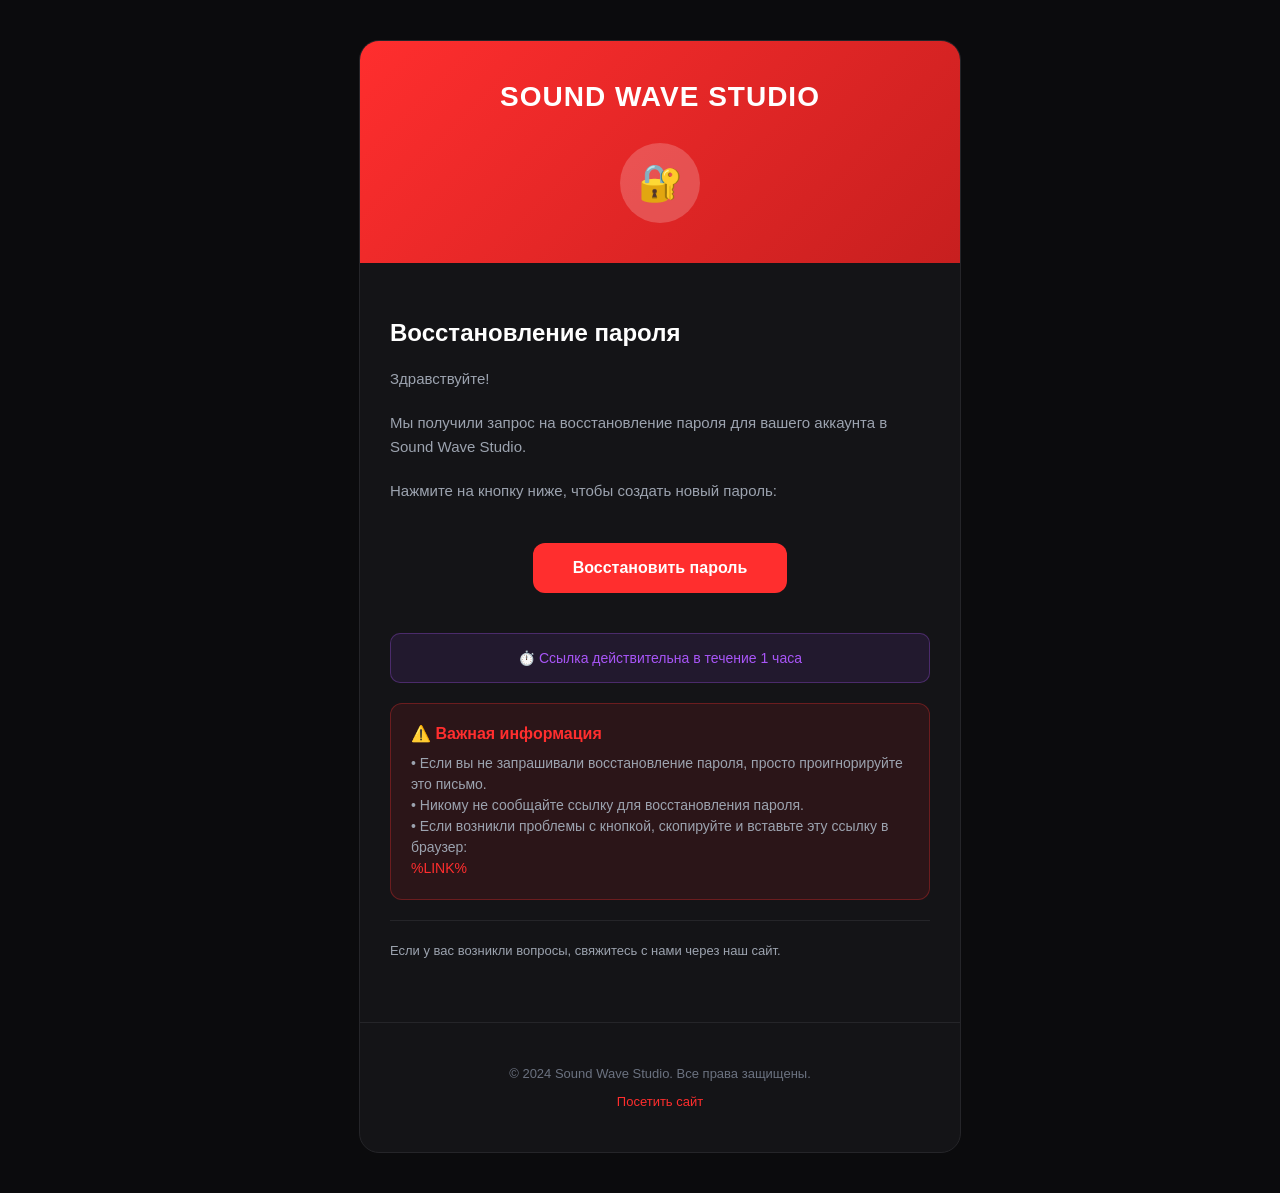
==== email-template-reset-password.html @ d5b34110 "Add files via upload" ====
<!DOCTYPE html>
<html lang="ru">
<head>
    <meta charset="UTF-8">
    <meta name="viewport" content="width=device-width, initial-scale=1.0">
    <title>Восстановление пароля — Sound Wave Studio</title>
    <style>
        body {
            margin: 0;
            padding: 0;
            font-family: -apple-system, BlinkMacSystemFont, 'Segoe UI', Roboto, 'Helvetica Neue', Arial, sans-serif;
            background-color: #0b0b0d;
            color: #ffffff;
        }
        .email-wrapper {
            width: 100%;
            background-color: #0b0b0d;
            padding: 40px 20px;
        }
        .email-container {
            max-width: 600px;
            margin: 0 auto;
            background-color: #141417;
            border: 1px solid #252529;
            border-radius: 20px;
            overflow: hidden;
        }
        .email-header {
            background: linear-gradient(135deg, #ff2e2e 0%, #c71f1f 100%);
            padding: 40px 30px;
            text-align: center;
        }
        .logo {
            font-size: 28px;
            font-weight: 900;
            letter-spacing: 1px;
            margin-bottom: 10px;
        }
        .logo-accent {
            color: #ffffff;
        }
        .email-icon {
            width: 80px;
            height: 80px;
            background: rgba(255, 255, 255, 0.2);
            border-radius: 50%;
            display: inline-flex;
            align-items: center;
            justify-content: center;
            font-size: 36px;
            margin-top: 20px;
        }
        .email-body {
            padding: 40px 30px;
        }
        .email-title {
            font-size: 24px;
            font-weight: 700;
            margin-bottom: 20px;
            color: #ffffff;
        }
        .email-text {
            font-size: 15px;
            line-height: 1.6;
            color: #9ca3af;
            margin-bottom: 20px;
        }
        .email-button {
            display: inline-block;
            padding: 16px 40px;
            background-color: #ff2e2e;
            color: #ffffff;
            text-decoration: none;
            border-radius: 12px;
            font-weight: 700;
            font-size: 16px;
            margin: 20px 0;
            transition: all 0.2s ease;
        }
        .email-button:hover {
            background-color: #e02828;
            transform: translateY(-2px);
        }
        .warning-box {
            background-color: rgba(255, 46, 46, 0.1);
            border: 1px solid rgba(255, 46, 46, 0.3);
            border-radius: 12px;
            padding: 20px;
            margin: 20px 0;
        }
        .warning-title {
            font-weight: 700;
            color: #ff2e2e;
            margin-bottom: 10px;
            display: flex;
            align-items: center;
            gap: 8px;
        }
        .warning-text {
            font-size: 14px;
            color: #9ca3af;
            line-height: 1.5;
        }
        .timer-info {
            background-color: rgba(168, 85, 247, 0.1);
            border: 1px solid rgba(168, 85, 247, 0.3);
            border-radius: 10px;
            padding: 16px;
            text-align: center;
            margin: 20px 0;
            font-size: 14px;
            color: #a855f7;
        }
        .email-footer {
            padding: 30px;
            text-align: center;
            border-top: 1px solid #252529;
            font-size: 13px;
            color: #6b7280;
        }
        .footer-link {
            color: #ff2e2e;
            text-decoration: none;
        }
        .footer-link:hover {
            text-decoration: underline;
        }
        hr {
            border: none;
            border-top: 1px solid #252529;
            margin: 20px 0;
        }
        @media only screen and (max-width: 600px) {
            .email-header {
                padding: 30px 20px;
            }
            .email-body {
                padding: 30px 20px;
            }
            .email-title {
                font-size: 20px;
            }
            .email-button {
                padding: 14px 30px;
                font-size: 15px;
            }
        }
    </style>
</head>
<body>
    <div class="email-wrapper">
        <div class="email-container">
            <!-- Header -->
            <div class="email-header">
                <div class="logo">
                    SOUND<span class="logo-accent"> WAVE</span> STUDIO
                </div>
                <div class="email-icon">🔐</div>
            </div>
            
            <!-- Body -->
            <div class="email-body">
                <h1 class="email-title">Восстановление пароля</h1>
                
                <p class="email-text">
                    Здравствуйте!
                </p>
                
                <p class="email-text">
                    Мы получили запрос на восстановление пароля для вашего аккаунта в Sound Wave Studio.
                </p>
                
                <p class="email-text">
                    Нажмите на кнопку ниже, чтобы создать новый пароль:
                </p>
                
                <!-- Кнопка восстановления - %LINK% будет заменен Firebase на реальную ссылку -->
                <div style="text-align: center;">
                    <a href="%LINK%" class="email-button">
                        Восстановить пароль
                    </a>
                </div>
                
                <div class="timer-info">
                    ⏱️ Ссылка действительна в течение 1 часа
                </div>
                
                <div class="warning-box">
                    <div class="warning-title">
                        ⚠️ Важная информация
                    </div>
                    <div class="warning-text">
                        • Если вы не запрашивали восстановление пароля, просто проигнорируйте это письмо.<br>
                        • Никому не сообщайте ссылку для восстановления пароля.<br>
                        • Если возникли проблемы с кнопкой, скопируйте и вставьте эту ссылку в браузер:<br>
                        <span style="color: #ff2e2e; word-break: break-all;">%LINK%</span>
                    </div>
                </div>
                
                <hr>
                
                <p class="email-text" style="font-size: 13px;">
                    Если у вас возникли вопросы, свяжитесь с нами через наш сайт.
                </p>
            </div>
            
            <!-- Footer -->
            <div class="email-footer">
                <p>© 2024 Sound Wave Studio. Все права защищены.</p>
                <p style="margin-top: 10px;">
                    <a href="https://yourwebsite.com" class="footer-link">Посетить сайт</a>
                </p>
            </div>
        </div>
    </div>
</body>
</html>
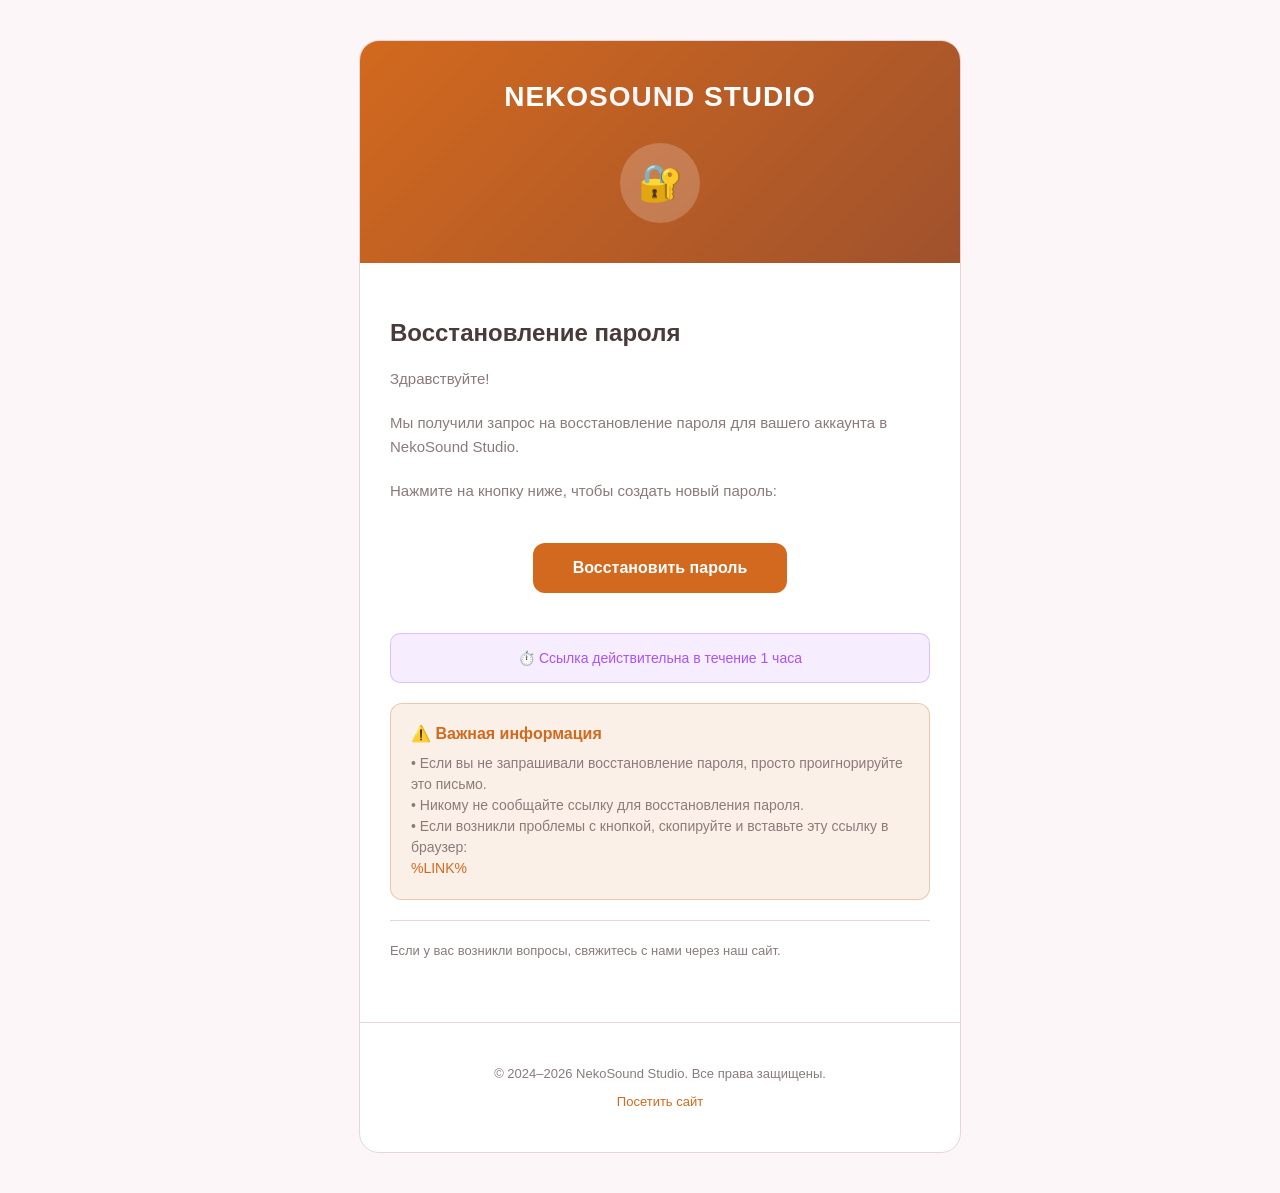
==== commit 46985151: "Add files via upload" ====
--- a/email-template-reset-password.html
+++ b/email-template-reset-password.html
@@ -3,30 +3,30 @@
 <head>
     <meta charset="UTF-8">
     <meta name="viewport" content="width=device-width, initial-scale=1.0">
-    <title>Восстановление пароля — Sound Wave Studio</title>
+    <title>Восстановление пароля — NekoSound Studio</title>
     <style>
         body {
             margin: 0;
             padding: 0;
             font-family: -apple-system, BlinkMacSystemFont, 'Segoe UI', Roboto, 'Helvetica Neue', Arial, sans-serif;
-            background-color: #0b0b0d;
-            color: #ffffff;
+            background-color: #fdf6f9;
+            color: #4a3b3b;
         }
         .email-wrapper {
             width: 100%;
-            background-color: #0b0b0d;
+            background-color: #fdf6f9;
             padding: 40px 20px;
         }
         .email-container {
             max-width: 600px;
             margin: 0 auto;
-            background-color: #141417;
-            border: 1px solid #252529;
+            background-color: #ffffff;
+            border: 1px solid #e8d5d9;
             border-radius: 20px;
             overflow: hidden;
         }
         .email-header {
-            background: linear-gradient(135deg, #ff2e2e 0%, #c71f1f 100%);
+            background: linear-gradient(135deg, #d2691e 0%, #a0522d 100%);
             padding: 40px 30px;
             text-align: center;
         }
@@ -35,9 +35,10 @@
             font-weight: 900;
             letter-spacing: 1px;
             margin-bottom: 10px;
+            color: #ffffff;
         }
         .logo-accent {
-            color: #ffffff;
+            color: #fdf6f9;
         }
         .email-icon {
             width: 80px;
@@ -57,18 +58,18 @@
             font-size: 24px;
             font-weight: 700;
             margin-bottom: 20px;
-            color: #ffffff;
+            color: #4a3b3b;
         }
         .email-text {
             font-size: 15px;
             line-height: 1.6;
-            color: #9ca3af;
+            color: #8c7a7a;
             margin-bottom: 20px;
         }
         .email-button {
             display: inline-block;
             padding: 16px 40px;
-            background-color: #ff2e2e;
+            background-color: #d2691e;
             color: #ffffff;
             text-decoration: none;
             border-radius: 12px;
@@ -78,19 +79,19 @@
             transition: all 0.2s ease;
         }
         .email-button:hover {
-            background-color: #e02828;
+            background-color: #a0522d;
             transform: translateY(-2px);
         }
         .warning-box {
-            background-color: rgba(255, 46, 46, 0.1);
-            border: 1px solid rgba(255, 46, 46, 0.3);
+            background-color: rgba(210, 105, 30, 0.1);
+            border: 1px solid rgba(210, 105, 30, 0.3);
             border-radius: 12px;
             padding: 20px;
             margin: 20px 0;
         }
         .warning-title {
             font-weight: 700;
-            color: #ff2e2e;
+            color: #d2691e;
             margin-bottom: 10px;
             display: flex;
             align-items: center;
@@ -98,7 +99,7 @@
         }
         .warning-text {
             font-size: 14px;
-            color: #9ca3af;
+            color: #8c7a7a;
             line-height: 1.5;
         }
         .timer-info {
@@ -114,12 +115,12 @@
         .email-footer {
             padding: 30px;
             text-align: center;
-            border-top: 1px solid #252529;
+            border-top: 1px solid #e8d5d9;
             font-size: 13px;
-            color: #6b7280;
+            color: #8c7a7a;
         }
         .footer-link {
-            color: #ff2e2e;
+            color: #d2691e;
             text-decoration: none;
         }
         .footer-link:hover {
@@ -127,7 +128,7 @@
         }
         hr {
             border: none;
-            border-top: 1px solid #252529;
+            border-top: 1px solid #e8d5d9;
             margin: 20px 0;
         }
         @media only screen and (max-width: 600px) {
@@ -153,7 +154,7 @@
             <!-- Header -->
             <div class="email-header">
                 <div class="logo">
-                    SOUND<span class="logo-accent"> WAVE</span> STUDIO
+                    NEKO<span class="logo-accent">SOUND</span> STUDIO
                 </div>
                 <div class="email-icon">🔐</div>
             </div>
@@ -167,7 +168,7 @@
                 </p>
                 
                 <p class="email-text">
-                    Мы получили запрос на восстановление пароля для вашего аккаунта в Sound Wave Studio.
+                    Мы получили запрос на восстановление пароля для вашего аккаунта в NekoSound Studio.
                 </p>
                 
                 <p class="email-text">
@@ -193,7 +194,7 @@
                         • Если вы не запрашивали восстановление пароля, просто проигнорируйте это письмо.<br>
                         • Никому не сообщайте ссылку для восстановления пароля.<br>
                         • Если возникли проблемы с кнопкой, скопируйте и вставьте эту ссылку в браузер:<br>
-                        <span style="color: #ff2e2e; word-break: break-all;">%LINK%</span>
+                        <span style="color: #d2691e; word-break: break-all;">%LINK%</span>
                     </div>
                 </div>
                 
@@ -206,12 +207,12 @@
             
             <!-- Footer -->
             <div class="email-footer">
-                <p>© 2024 Sound Wave Studio. Все права защищены.</p>
+                <p>© 2024–2026 NekoSound Studio. Все права защищены.</p>
                 <p style="margin-top: 10px;">
-                    <a href="https://yourwebsite.com" class="footer-link">Посетить сайт</a>
+                    <a href="https://nekosoundstudio.ru" class="footer-link">Посетить сайт</a>
                 </p>
             </div>
         </div>
     </div>
 </body>
-</html>
+</html>
